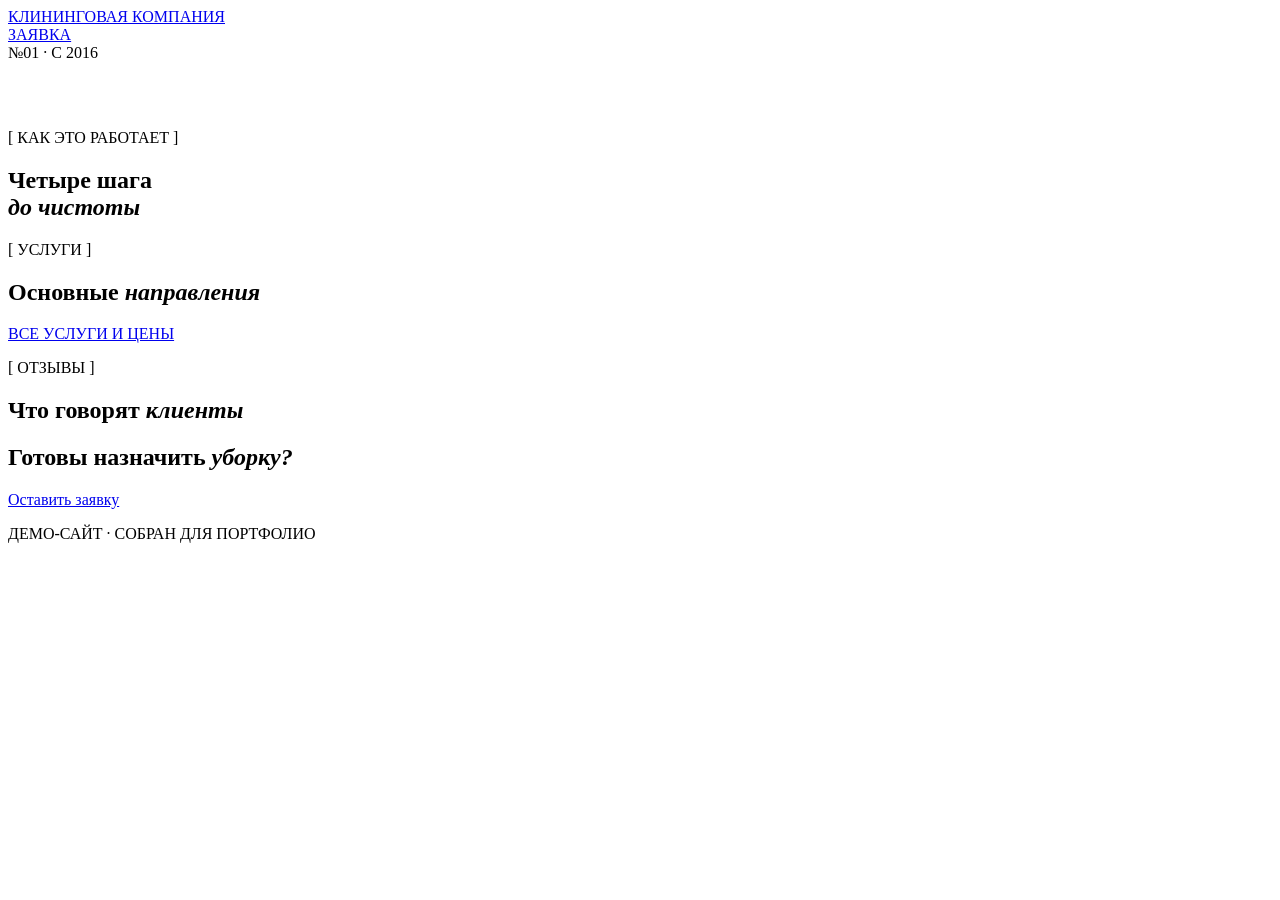
==== index.html @ 6851c492 "Разметка пяти страниц с общей навигацией" ====
<meta charset="UTF-8" />
<meta name="viewport" content="width=device-width, initial-scale=1.0" />
<title>ЧИСТОВИК — клининговая компания, уборка по чек-листу</title>
<meta name="description" content="Клининговая компания в Москве. Уборка по чек-листу, фотоотчёт, своя бригада." />
<link rel="preconnect" href="https://fonts.googleapis.com" />
<link rel="preconnect" href="https://fonts.gstatic.com" crossorigin />
<link href="https://fonts.googleapis.com/css2?family=Unbounded:wght@500;600;700;800&family=Golos+Text:wght@400;500;600&family=JetBrains+Mono:wght@400;700&display=swap" rel="stylesheet" />
<link rel="preconnect" href="https://images.unsplash.com" />
<link rel="stylesheet" href="styles.css" />

<body data-page="home">
  <header class="bar">
    <a href="index.html" class="bar__brand"><span data-brand></span><span>КЛИНИНГОВАЯ КОМПАНИЯ</span></a>
    <nav class="bar__nav" data-nav></nav>
    <div class="bar__right">
      <a class="bar__phone" data-phone href="tel:"></a>
      <a href="contacts.html" class="btn">ЗАЯВКА</a>
    </div>
  </header>

  <section class="hero">
    <div class="hero__meta">
      <span data-hero-label></span>
      <span>№01 · С 2016</span>
    </div>
    <div class="hero__grid">
      <div>
        <h1 class="hero__title"><span data-hero-title></span> <em data-hero-accent></em><br /><span data-hero-tail></span></h1>
        <p class="lede" data-hero-lead style="margin-top: 1.2rem"></p>
        <div class="hero__foot">
          <a href="contacts.html" class="btn" data-hero-cta></a>
          <span class="hero__note" data-hero-cta-sub></span>
        </div>
      </div>
      <div>
        <div class="ba" data-hero-ba data-ba></div>
        <p class="ba__cap" data-hero-ba-cap></p>
      </div>
    </div>
  </section>

  <section class="section">
    <div class="section__head">
      <div><p class="tag">[ КАК ЭТО РАБОТАЕТ ]</p><h2 class="head">Четыре шага<br /><em>до чистоты</em></h2></div>
    </div>
    <div class="process__list" data-process></div>
  </section>

  <section class="section" id="services">
    <div class="section__head">
      <div><p class="tag">[ УСЛУГИ ]</p><h2 class="head">Основные <em>направления</em></h2></div>
      <a href="services.html" class="btn btn--ghost">ВСЕ УСЛУГИ И ЦЕНЫ</a>
    </div>
    <div class="services__grid" data-services-preview></div>
  </section>

  <section class="section">
    <div class="section__head">
      <div><p class="tag">[ ОТЗЫВЫ ]</p><h2 class="head">Что говорят <em>клиенты</em></h2></div>
    </div>
    <div class="reviews__grid" data-reviews></div>
  </section>

  <section class="section">
    <div class="cta-band">
      <h2 class="head">Готовы назначить <em>уборку?</em></h2>
      <a href="contacts.html" class="btn">Оставить заявку</a>
    </div>
  </section>

  <footer class="footer">
    <div class="footer__row">
      <div class="footer__brand" data-brand></div>
      <ul class="footer__contacts" data-footer-contacts></ul>
    </div>
    <p class="footer__muted">ДЕМО-САЙТ · СОБРАН ДЛЯ ПОРТФОЛИО</p>
  </footer>
  <script type="module" src="main.js"></script>
</body>
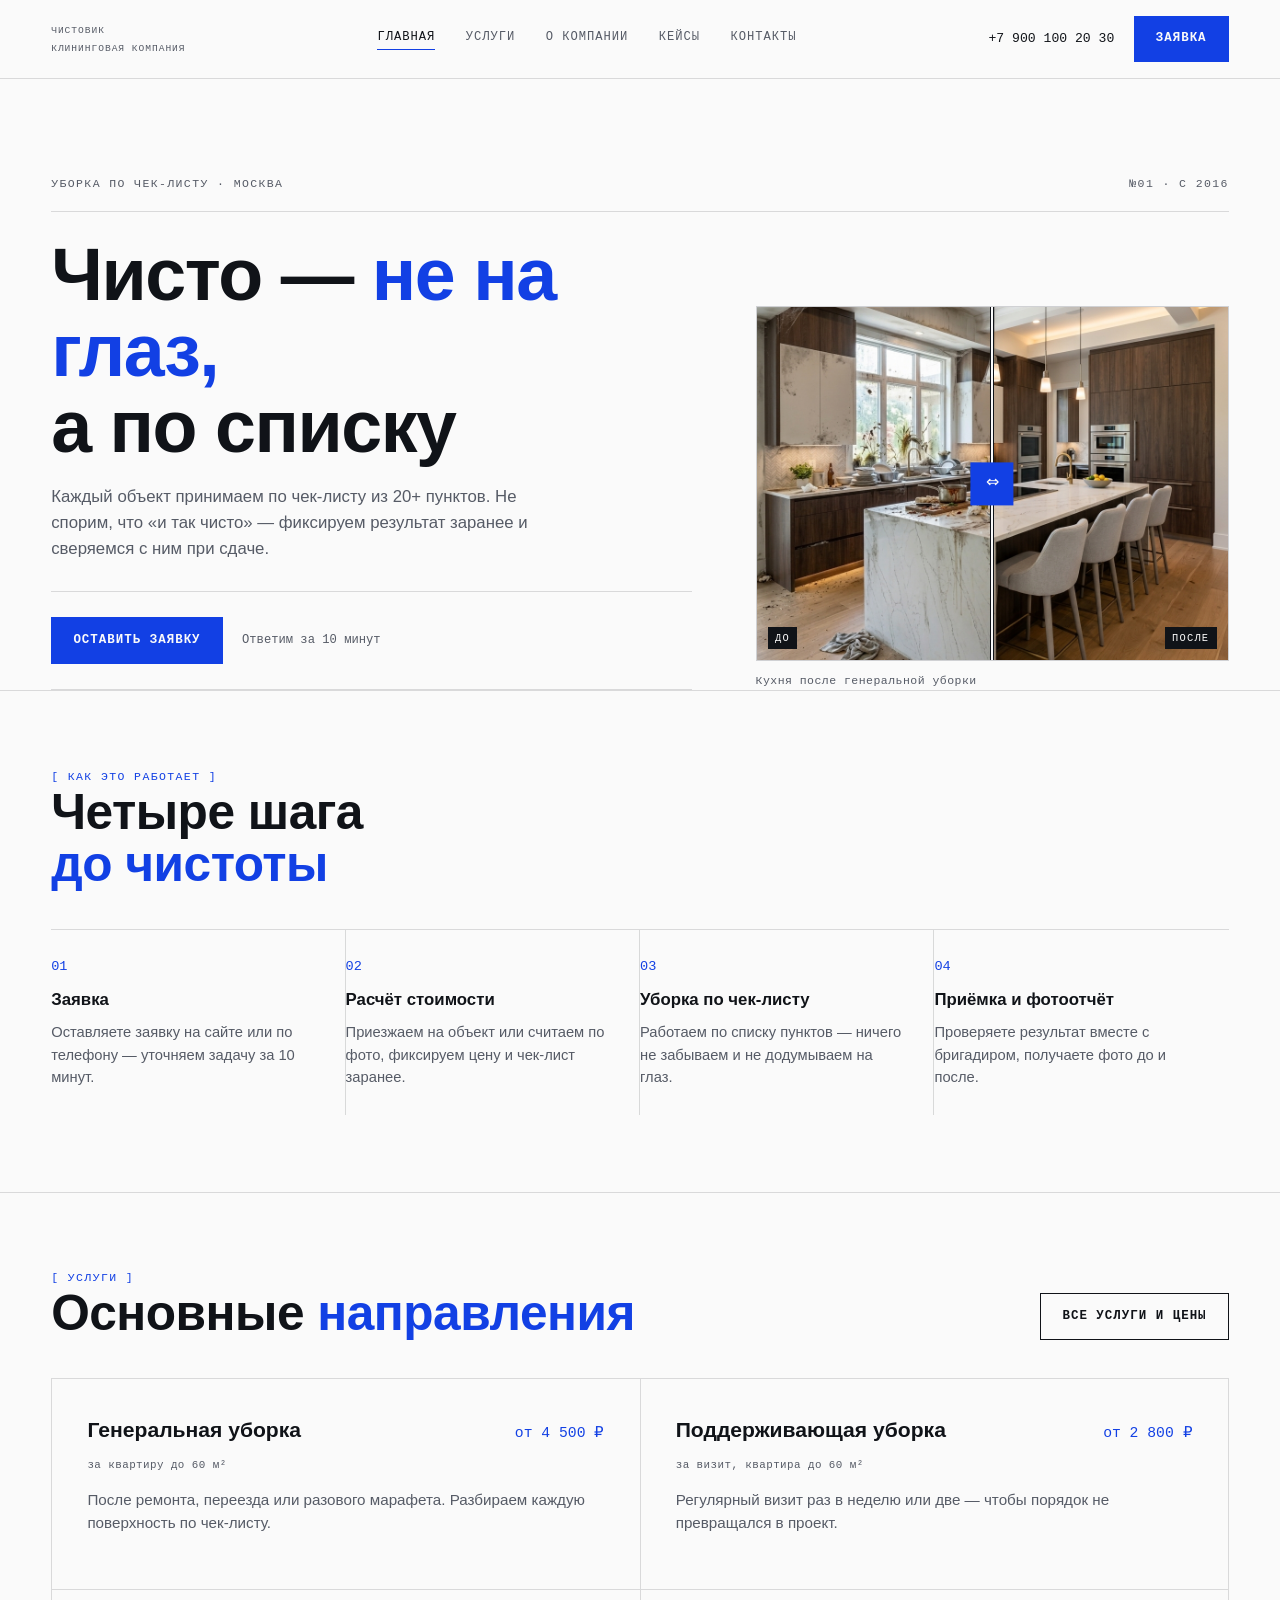
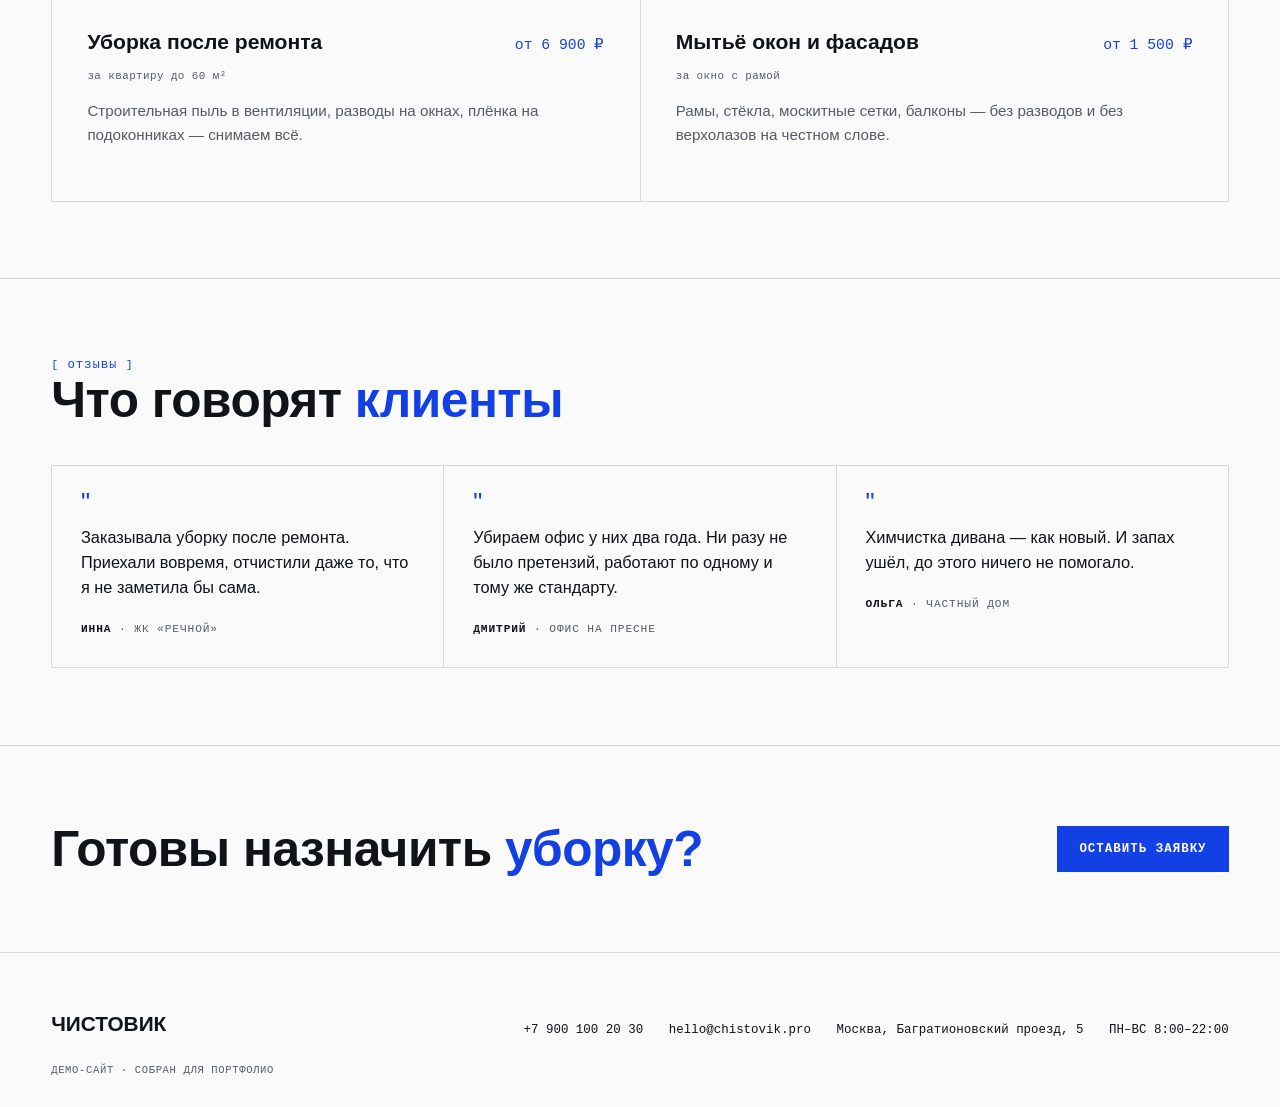
==== commit 58038aea: "Update before/after images and fix slider lazy loading" ====
--- a/index.html
+++ b/index.html
@@ -75,5 +75,5 @@
     </div>
     <p class="footer__muted">ДЕМО-САЙТ · СОБРАН ДЛЯ ПОРТФОЛИО</p>
   </footer>
-  <script type="module" src="main.js"></script>
+  <script type="module" src="main.js?v=2"></script>
 </body>
--- a/styles.css
+++ b/styles.css
@@ -0,0 +1,259 @@
+:root {
+  --paper: #fafafa;
+  --paper-2: #f0f1f3;
+  --ink: #101318;
+  --ink-soft: #565b66;
+  --blue: #1240e4;
+  --blue-deep: #0d2fae;
+  --green: #00a63e;
+  --line: rgba(16, 19, 24, 0.14);
+  --line-2: rgba(16, 19, 24, 0.08);
+  --pad: clamp(1.1rem, 4vw, 3.2rem);
+  --display: "Unbounded", sans-serif;
+  --body: "Golos Text", sans-serif;
+  --mono: "JetBrains Mono", ui-monospace, monospace;
+}
+
+* { margin: 0; padding: 0; box-sizing: border-box; border-radius: 0; }
+html { scroll-behavior: smooth; -webkit-text-size-adjust: 100%; }
+body {
+  font-family: var(--body);
+  background: var(--paper);
+  color: var(--ink);
+  font-size: 17px;
+  line-height: 1.55;
+  overflow-x: hidden;
+  -webkit-font-smoothing: antialiased;
+}
+img { display: block; max-width: 100%; }
+a { color: inherit; text-decoration: none; }
+::selection { background: var(--blue); color: var(--paper); }
+
+.tag {
+  font-family: var(--mono);
+  font-size: 0.72rem;
+  letter-spacing: 0.12em;
+  color: var(--blue);
+  text-transform: uppercase;
+}
+.head {
+  font-family: var(--display);
+  font-weight: 600;
+  font-size: clamp(1.9rem, 4.4vw, 3.1rem);
+  line-height: 1.06;
+  letter-spacing: -0.01em;
+}
+.head em { font-style: normal; color: var(--blue); }
+.lede { font-size: 1.05rem; color: var(--ink-soft); max-width: 56ch; }
+
+.btn {
+  display: inline-block;
+  font-family: var(--mono);
+  font-size: 0.78rem;
+  font-weight: 700;
+  letter-spacing: 0.08em;
+  text-transform: uppercase;
+  padding: 1em 1.7em;
+  background: var(--blue);
+  color: var(--paper);
+  border: 1px solid var(--blue);
+  cursor: pointer;
+  transition: background 0.2s, color 0.2s, border-color 0.2s;
+}
+.btn:hover { background: var(--blue-deep); border-color: var(--blue-deep); }
+.btn--ghost { background: transparent; color: var(--ink); border-color: var(--ink); }
+.btn--ghost:hover { background: var(--ink); color: var(--paper); border-color: var(--ink); }
+.btn--block { display: block; width: 100%; text-align: center; }
+
+/* BAR */
+.bar {
+  position: sticky;
+  top: 0;
+  z-index: 50;
+  display: flex;
+  align-items: center;
+  justify-content: space-between;
+  gap: 1rem;
+  padding: 1rem var(--pad);
+  background: var(--paper);
+  border-bottom: 1px solid var(--line);
+}
+.bar__brand { font-family: var(--display); font-weight: 700; font-size: 1.05rem; letter-spacing: -0.01em; }
+.bar__brand span { display: block; font-family: var(--mono); font-weight: 400; font-size: 0.6rem; letter-spacing: 0.1em; color: var(--ink-soft); margin-top: 0.15rem; }
+.bar__nav { display: flex; gap: clamp(0.9rem, 2.4vw, 1.9rem); font-family: var(--mono); font-size: 0.76rem; letter-spacing: 0.08em; }
+.bar__nav a { color: var(--ink-soft); transition: color 0.2s; padding-bottom: 2px; border-bottom: 1px solid transparent; }
+.bar__nav a:hover { color: var(--ink); }
+.bar__nav a.is-active { color: var(--ink); border-bottom-color: var(--blue); }
+.bar__right { display: flex; align-items: center; gap: 1.2rem; }
+.bar__phone { font-family: var(--mono); font-size: 0.82rem; white-space: nowrap; }
+
+/* HERO */
+.hero { padding: clamp(3rem, 8vw, 6rem) var(--pad) 0; }
+.hero__meta {
+  display: flex; justify-content: space-between; font-family: var(--mono);
+  font-size: 0.72rem; letter-spacing: 0.12em; color: var(--ink-soft);
+  padding-bottom: 1.1rem; border-bottom: 1px solid var(--line); margin-bottom: 1.6rem;
+}
+.hero__grid { display: grid; grid-template-columns: 1.15fr 0.85fr; gap: clamp(2rem, 5vw, 4rem); align-items: end; }
+.hero__title {
+  font-family: var(--display); font-weight: 700;
+  font-size: clamp(2.4rem, 6vw, 4.6rem); line-height: 1.03; letter-spacing: -0.02em;
+}
+.hero__title em { font-style: normal; color: var(--blue); }
+.hero__side { display: flex; flex-direction: column; gap: 1.6rem; padding-bottom: 0.4rem; }
+.hero__foot { display: flex; align-items: center; gap: 1.2rem; flex-wrap: wrap; margin-top: 1.8rem; padding: 1.6rem 0; border-top: 1px solid var(--line); border-bottom: 1px solid var(--line); }
+.hero__note { font-family: var(--mono); font-size: 0.76rem; color: var(--ink-soft); }
+
+/* BEFORE/AFTER SLIDER */
+.ba {
+  position: relative;
+  aspect-ratio: 4 / 3;
+  overflow: hidden;
+  cursor: ew-resize;
+  -webkit-user-select: none;
+  user-select: none;
+  touch-action: none;
+  background: var(--paper-2);
+  border: 1px solid var(--line);
+}
+.ba img { position: absolute; inset: 0; width: 100%; height: 100%; object-fit: cover; pointer-events: none; }
+.ba__before { clip-path: inset(0 calc(100% - var(--pos, 50%)) 0 0); }
+.ba__handle {
+  position: absolute; top: 0; bottom: 0; left: var(--pos, 50%);
+  width: 2px; background: var(--paper); transform: translateX(-50%);
+  box-shadow: 0 0 0 1px var(--ink);
+}
+.ba__handle::after {
+  content: "⇔"; position: absolute; top: 50%; left: 50%; transform: translate(-50%, -50%);
+  width: 2.7rem; height: 2.7rem; background: var(--blue); color: var(--paper);
+  display: flex; align-items: center; justify-content: center; font-family: var(--mono); font-size: 1rem;
+}
+.ba__tag {
+  position: absolute; bottom: 0.7rem; font-family: var(--mono); font-size: 0.65rem;
+  letter-spacing: 0.12em; background: var(--ink); color: var(--paper); padding: 0.3em 0.7em;
+}
+.ba__tag--before { left: 0.7rem; }
+.ba__tag--after { right: 0.7rem; }
+.ba__cap { margin-top: 0.7rem; font-family: var(--mono); font-size: 0.72rem; color: var(--ink-soft); letter-spacing: 0.04em; }
+
+/* SECTION shared */
+.section { padding: clamp(2.6rem, 6vw, 5rem) var(--pad); border-top: 1px solid var(--line); }
+.section__head { display: flex; justify-content: space-between; align-items: flex-end; gap: 1.5rem; flex-wrap: wrap; margin-bottom: 2.4rem; }
+
+/* PROCESS */
+.process__list { display: grid; grid-template-columns: repeat(4, 1fr); border-top: 1px solid var(--line); }
+.process__item { padding: 1.6rem 1.6rem 1.6rem 0; border-right: 1px solid var(--line); }
+.process__item:last-child { border-right: none; }
+.process__n { font-family: var(--mono); font-size: 0.85rem; color: var(--blue); }
+.process__item h3 { font-family: var(--display); font-weight: 600; font-size: 1.05rem; margin: 0.6rem 0 0.5rem; }
+.process__item p { font-size: 0.92rem; color: var(--ink-soft); }
+
+/* SERVICES */
+.services__grid { display: grid; grid-template-columns: repeat(2, 1fr); border-top: 1px solid var(--line); border-left: 1px solid var(--line); }
+.service {
+  padding: clamp(1.6rem, 3vw, 2.2rem); border-right: 1px solid var(--line); border-bottom: 1px solid var(--line);
+  display: flex; flex-direction: column;
+}
+.service__top { display: flex; justify-content: space-between; align-items: baseline; gap: 1rem; margin-bottom: 0.6rem; }
+.service__name { font-family: var(--display); font-weight: 600; font-size: 1.32rem; min-width: 0; flex: 1 1 auto; overflow-wrap: break-word; }
+.service__price { font-family: var(--mono); font-size: 0.92rem; color: var(--blue); white-space: nowrap; flex: 0 0 auto; }
+.service__unit { font-family: var(--mono); font-size: 0.68rem; color: var(--ink-soft); letter-spacing: 0.04em; margin-bottom: 0.9rem; }
+.service__text { color: var(--ink-soft); font-size: 0.95rem; margin-bottom: 1.2rem; }
+.checklist { list-style: none; display: flex; flex-direction: column; gap: 0.5rem; margin-top: auto; }
+.checklist li { position: relative; padding-left: 1.5rem; font-size: 0.88rem; }
+.checklist li::before {
+  content: "✓"; position: absolute; left: 0; top: -0.02em; color: var(--green); font-weight: 700; font-family: var(--mono);
+}
+
+/* STATS */
+.stats { display: grid; grid-template-columns: repeat(4, 1fr); border-top: 1px solid var(--line); }
+.stats div { padding: 1.8rem 1.6rem 1.8rem 0; border-right: 1px solid var(--line); }
+.stats div:last-child { border-right: none; }
+.stat__n { font-family: var(--display); font-weight: 700; font-size: clamp(1.8rem, 3.4vw, 2.5rem); color: var(--blue); }
+.stat__label { font-family: var(--mono); font-size: 0.68rem; letter-spacing: 0.08em; color: var(--ink-soft); margin-top: 0.4rem; }
+
+/* VALUES */
+.values__list { border-top: 1px solid var(--line); }
+.value { display: grid; grid-template-columns: 4rem 1fr; gap: 1.4rem; padding: 1.7rem 0; border-bottom: 1px solid var(--line); }
+.value__n { font-family: var(--mono); font-size: 0.9rem; color: var(--blue); }
+.value h3 { font-family: var(--display); font-weight: 600; font-size: 1.15rem; margin-bottom: 0.4rem; }
+.value p { color: var(--ink-soft); max-width: 62ch; }
+
+/* TEAM */
+.team__grid { display: grid; grid-template-columns: repeat(3, 1fr); border-top: 1px solid var(--line); border-left: 1px solid var(--line); }
+.team__card { padding: 1.6rem; border-right: 1px solid var(--line); border-bottom: 1px solid var(--line); }
+.team__card b { font-family: var(--display); font-weight: 600; display: block; font-size: 1.05rem; margin-bottom: 0.3rem; }
+.team__card span { font-family: var(--mono); font-size: 0.68rem; letter-spacing: 0.08em; color: var(--ink-soft); }
+
+/* CASES */
+.cases__grid { display: grid; grid-template-columns: repeat(2, 1fr); gap: clamp(1.2rem, 2.5vw, 2rem); }
+
+/* REVIEWS */
+.reviews__grid { display: grid; grid-template-columns: repeat(3, 1fr); border-top: 1px solid var(--line); border-left: 1px solid var(--line); }
+.review { padding: 1.8rem; border-right: 1px solid var(--line); border-bottom: 1px solid var(--line); }
+.review__q { font-family: var(--display); color: var(--blue); font-size: 1.6rem; line-height: 0.6; }
+.review__text { font-size: 1.02rem; margin: 0.9rem 0 1.3rem; }
+.review__by { font-family: var(--mono); font-size: 0.7rem; letter-spacing: 0.08em; color: var(--ink-soft); }
+.review__by b { color: var(--ink); }
+
+/* CONTACTS / FORM */
+.contact { display: grid; grid-template-columns: 1fr 1fr; border-top: 1px solid var(--line); }
+.contact__side { padding: clamp(2rem, 4vw, 3.2rem) var(--pad) clamp(2rem, 4vw, 3.2rem) 0; border-right: 1px solid var(--line); }
+.contact__list { list-style: none; margin-top: 1.6rem; display: flex; flex-direction: column; gap: 1.1rem; }
+.contact__list dt { font-family: var(--mono); font-size: 0.66rem; letter-spacing: 0.1em; color: var(--ink-soft); margin-bottom: 0.25rem; }
+.contact__list dd { font-family: var(--display); font-weight: 500; font-size: 1.05rem; }
+.contact__map {
+  margin-top: 1.8rem; aspect-ratio: 16/10; border: 1px solid var(--line); background: var(--paper-2);
+  display: flex; align-items: center; justify-content: center; font-family: var(--mono); font-size: 0.76rem; color: var(--ink-soft); text-align: center; padding: 1rem;
+}
+.form { padding: clamp(2rem, 4vw, 3.2rem) 0 clamp(2rem, 4vw, 3.2rem) var(--pad); display: flex; flex-direction: column; gap: 1.3rem; }
+.field { display: flex; flex-direction: column; gap: 0.45rem; }
+.field > span { font-family: var(--mono); font-size: 0.66rem; letter-spacing: 0.1em; color: var(--ink-soft); }
+.field input, .field select, .field textarea {
+  font-family: var(--body); font-size: 1rem; padding: 0.65em 0; border: none; border-bottom: 1px solid var(--ink);
+  background: transparent; color: var(--ink); resize: vertical;
+}
+.field input:focus, .field select:focus, .field textarea:focus { outline: none; border-bottom-color: var(--blue); }
+.field-row { display: grid; grid-template-columns: 1fr 1fr; gap: 1.3rem; }
+.form__status { font-family: var(--mono); font-size: 0.8rem; min-height: 1.2em; }
+.form__status.is-ok { color: var(--blue); }
+.form__status.is-err { color: #b3261e; }
+.form__fine { font-family: var(--mono); font-size: 0.64rem; letter-spacing: 0.02em; color: var(--ink-soft); line-height: 1.5; }
+
+/* FOOTER */
+.footer { padding: clamp(2rem, 5vw, 3.4rem) var(--pad) 1.8rem; border-top: 1px solid var(--line); }
+.footer__row { display: flex; justify-content: space-between; align-items: flex-end; gap: 1.5rem; flex-wrap: wrap; }
+.footer__brand { font-family: var(--display); font-weight: 700; font-size: 1.3rem; }
+.footer__contacts { list-style: none; display: flex; gap: 1.6rem; flex-wrap: wrap; font-family: var(--mono); font-size: 0.78rem; }
+.footer__contacts a:hover { color: var(--blue); }
+.footer__muted { font-family: var(--mono); font-size: 0.66rem; color: var(--ink-soft); letter-spacing: 0.06em; margin-top: 1.4rem; }
+
+/* RESPONSIVE */
+@media (max-width: 900px) {
+  .hero__grid, .contact { grid-template-columns: 1fr; }
+  .contact__side { border-right: none; border-bottom: 1px solid var(--line); padding-right: var(--pad); }
+  .form { padding-left: var(--pad); }
+  .process__list, .stats { grid-template-columns: repeat(2, 1fr); }
+  .process__item:nth-child(2), .stats div:nth-child(2) { border-right: none; }
+  .process__item, .stats div { border-bottom: 1px solid var(--line); }
+  .services__grid, .team__grid, .reviews__grid { grid-template-columns: 1fr; }
+  .cases__grid { grid-template-columns: 1fr; }
+}
+@media (max-width: 620px) {
+  .bar__nav { display: none; }
+  .bar__phone { display: none; }
+  .field-row { grid-template-columns: 1fr; }
+  .process__list, .stats { grid-template-columns: 1fr; }
+  .process__item, .stats div { border-right: none; }
+}
+@media (prefers-reduced-motion: reduce) {
+  * { animation-duration: 0.001ms !important; transition-duration: 0.001ms !important; }
+}
+
+/* utility */
+.cta-band { display: flex; justify-content: space-between; align-items: center; flex-wrap: wrap; gap: 1.5rem; }
+
+/* защита от переполнения: grid/flex-элементы по умолчанию не сжимаются ниже контента */
+.service, .process__item, .stats > div, .team__card, .review, .service__top {
+  min-width: 0;
+}
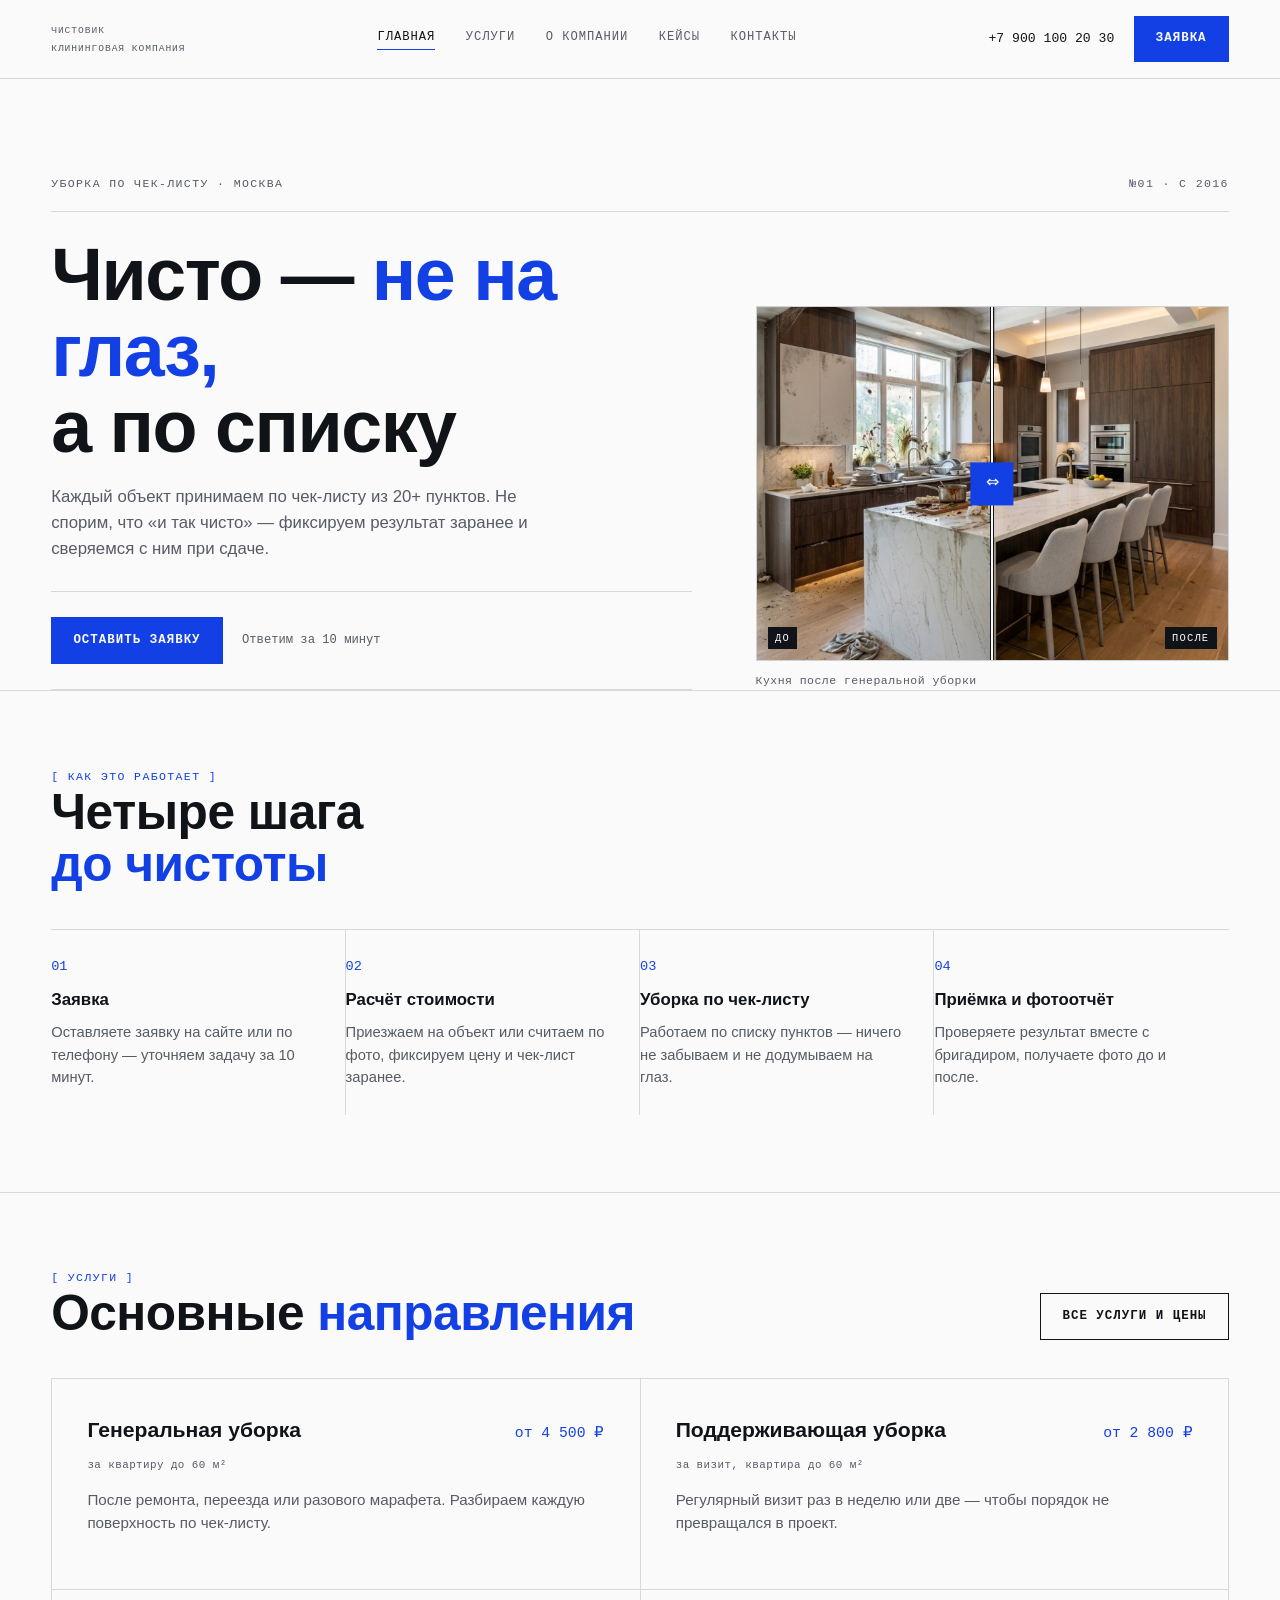
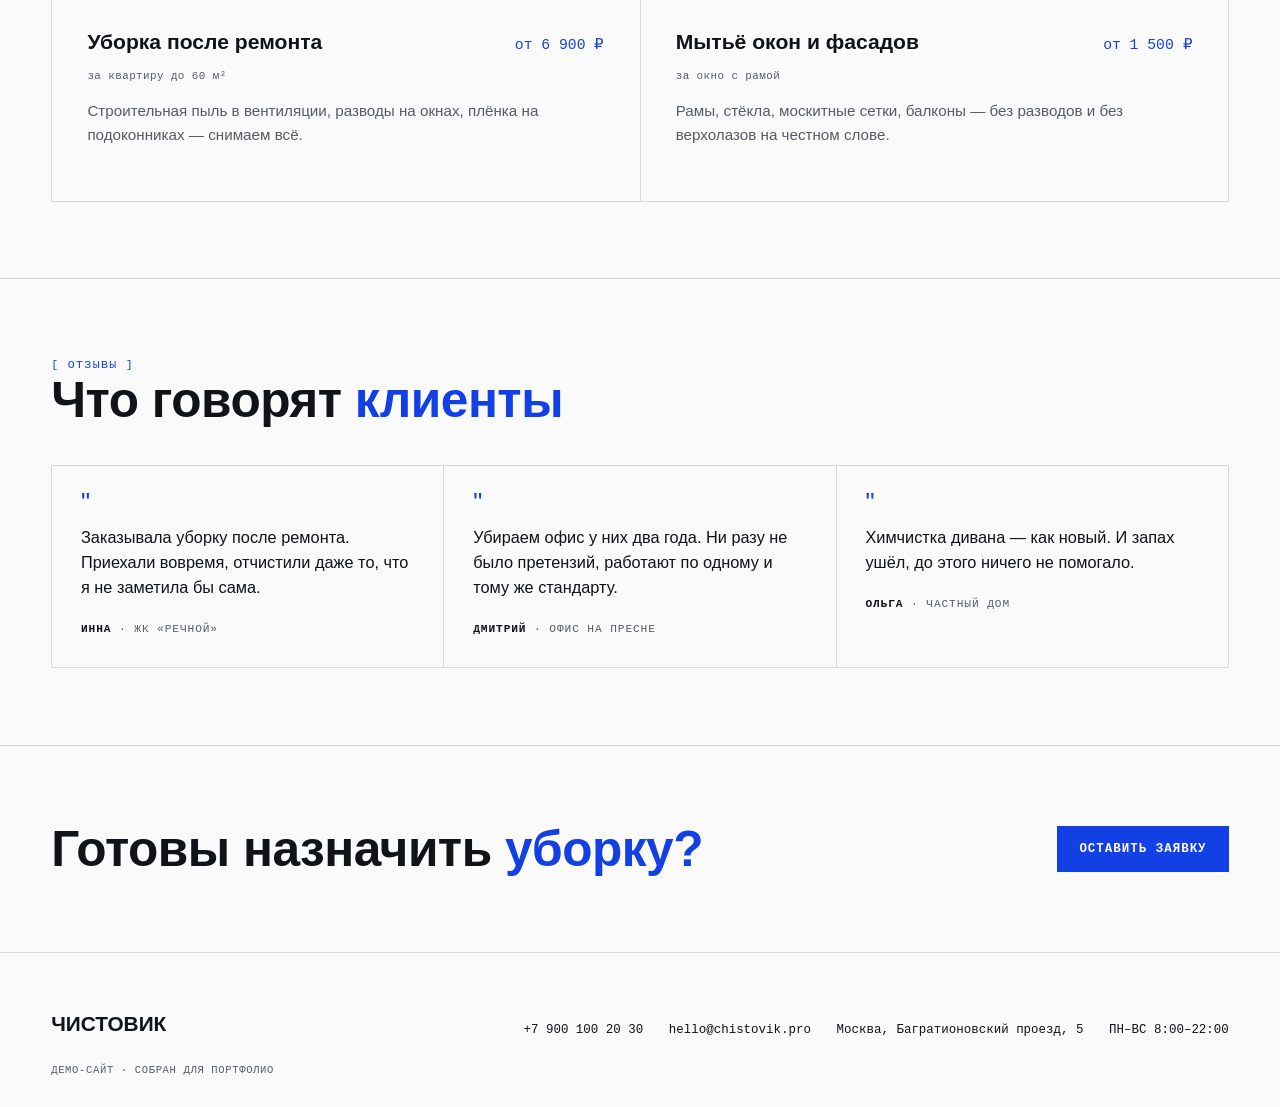
==== commit 3c8c3e69: "Общая шапка и подвал из конфига, ленивая загрузка фото" ====
--- a/index.html
+++ b/index.html
@@ -9,14 +9,7 @@
 <link rel="stylesheet" href="styles.css" />
 
 <body data-page="home">
-  <header class="bar">
-    <a href="index.html" class="bar__brand"><span data-brand></span><span>КЛИНИНГОВАЯ КОМПАНИЯ</span></a>
-    <nav class="bar__nav" data-nav></nav>
-    <div class="bar__right">
-      <a class="bar__phone" data-phone href="tel:"></a>
-      <a href="contacts.html" class="btn">ЗАЯВКА</a>
-    </div>
-  </header>
+  <header class="bar" data-bar></header>
 
   <section class="hero">
     <div class="hero__meta">
@@ -68,12 +61,6 @@
     </div>
   </section>
 
-  <footer class="footer">
-    <div class="footer__row">
-      <div class="footer__brand" data-brand></div>
-      <ul class="footer__contacts" data-footer-contacts></ul>
-    </div>
-    <p class="footer__muted">ДЕМО-САЙТ · СОБРАН ДЛЯ ПОРТФОЛИО</p>
-  </footer>
+  <footer class="footer" data-footer></footer>
   <script type="module" src="main.js?v=2"></script>
 </body>
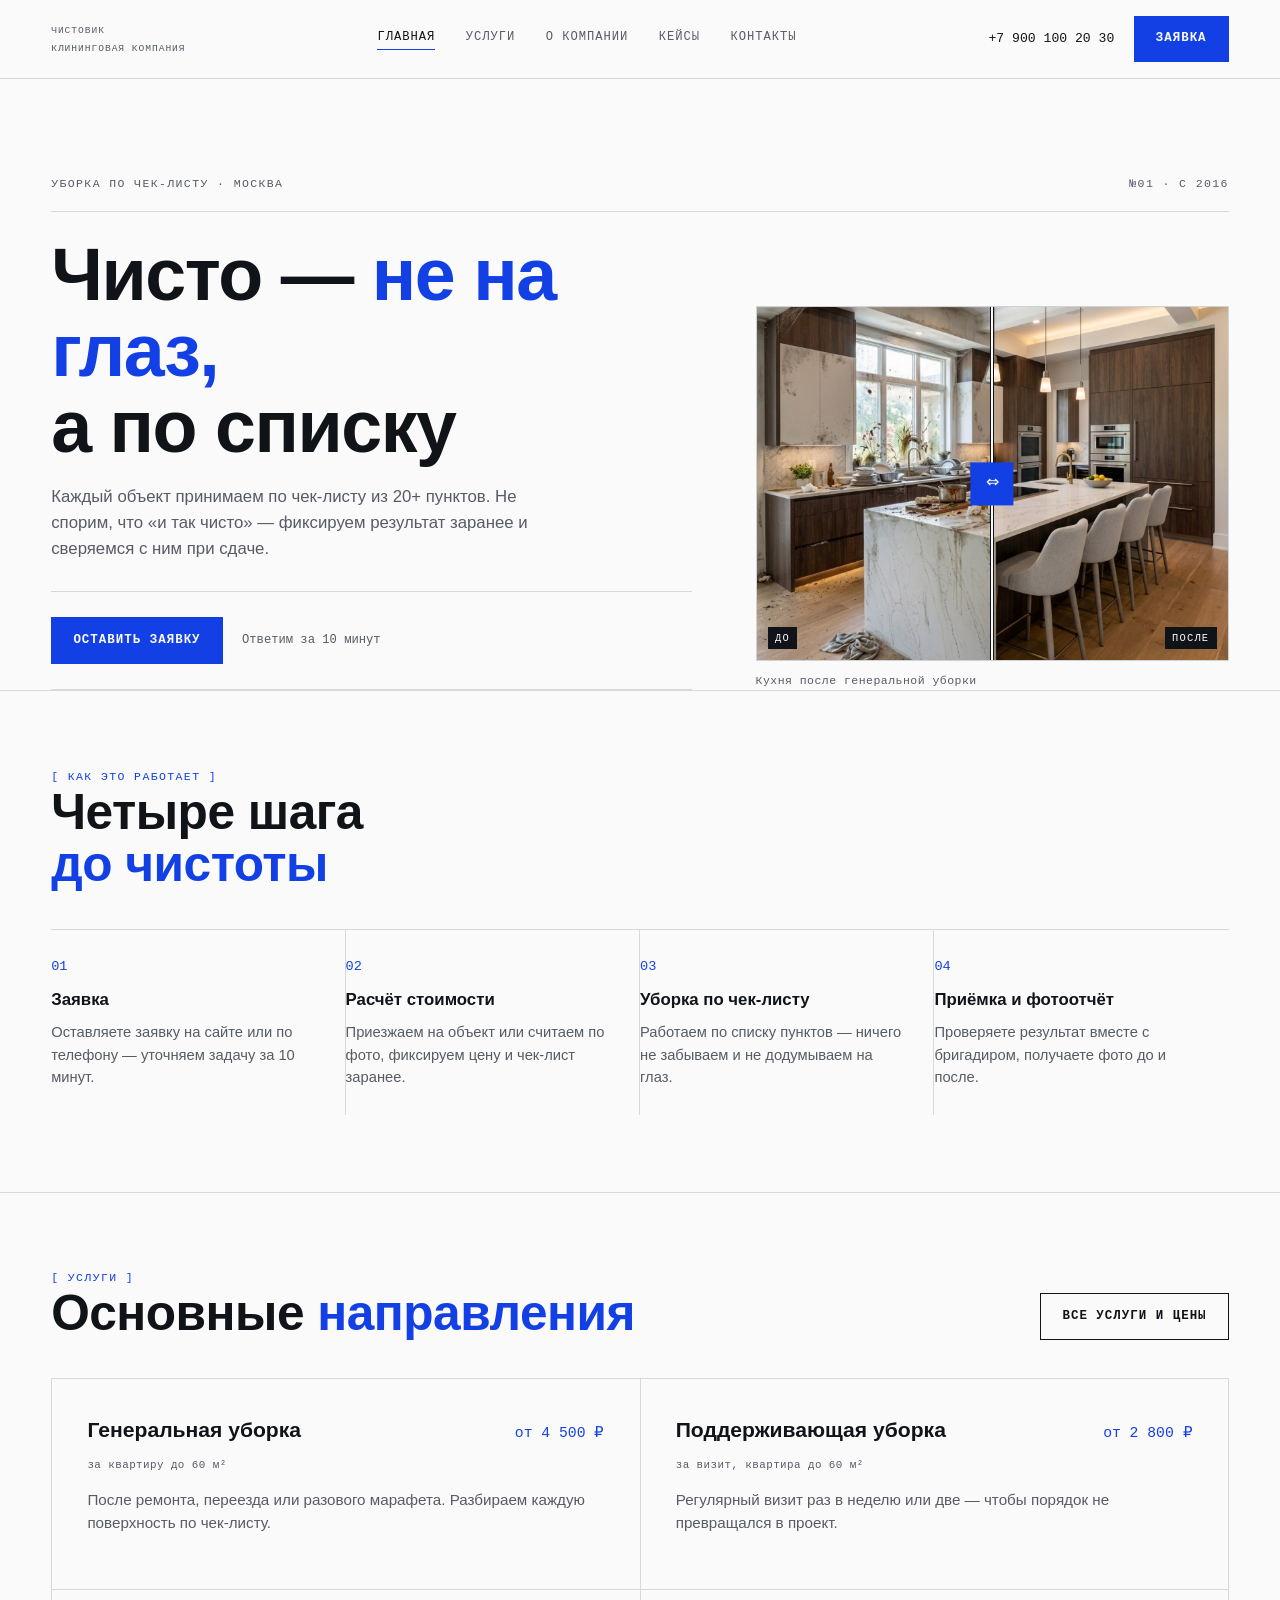
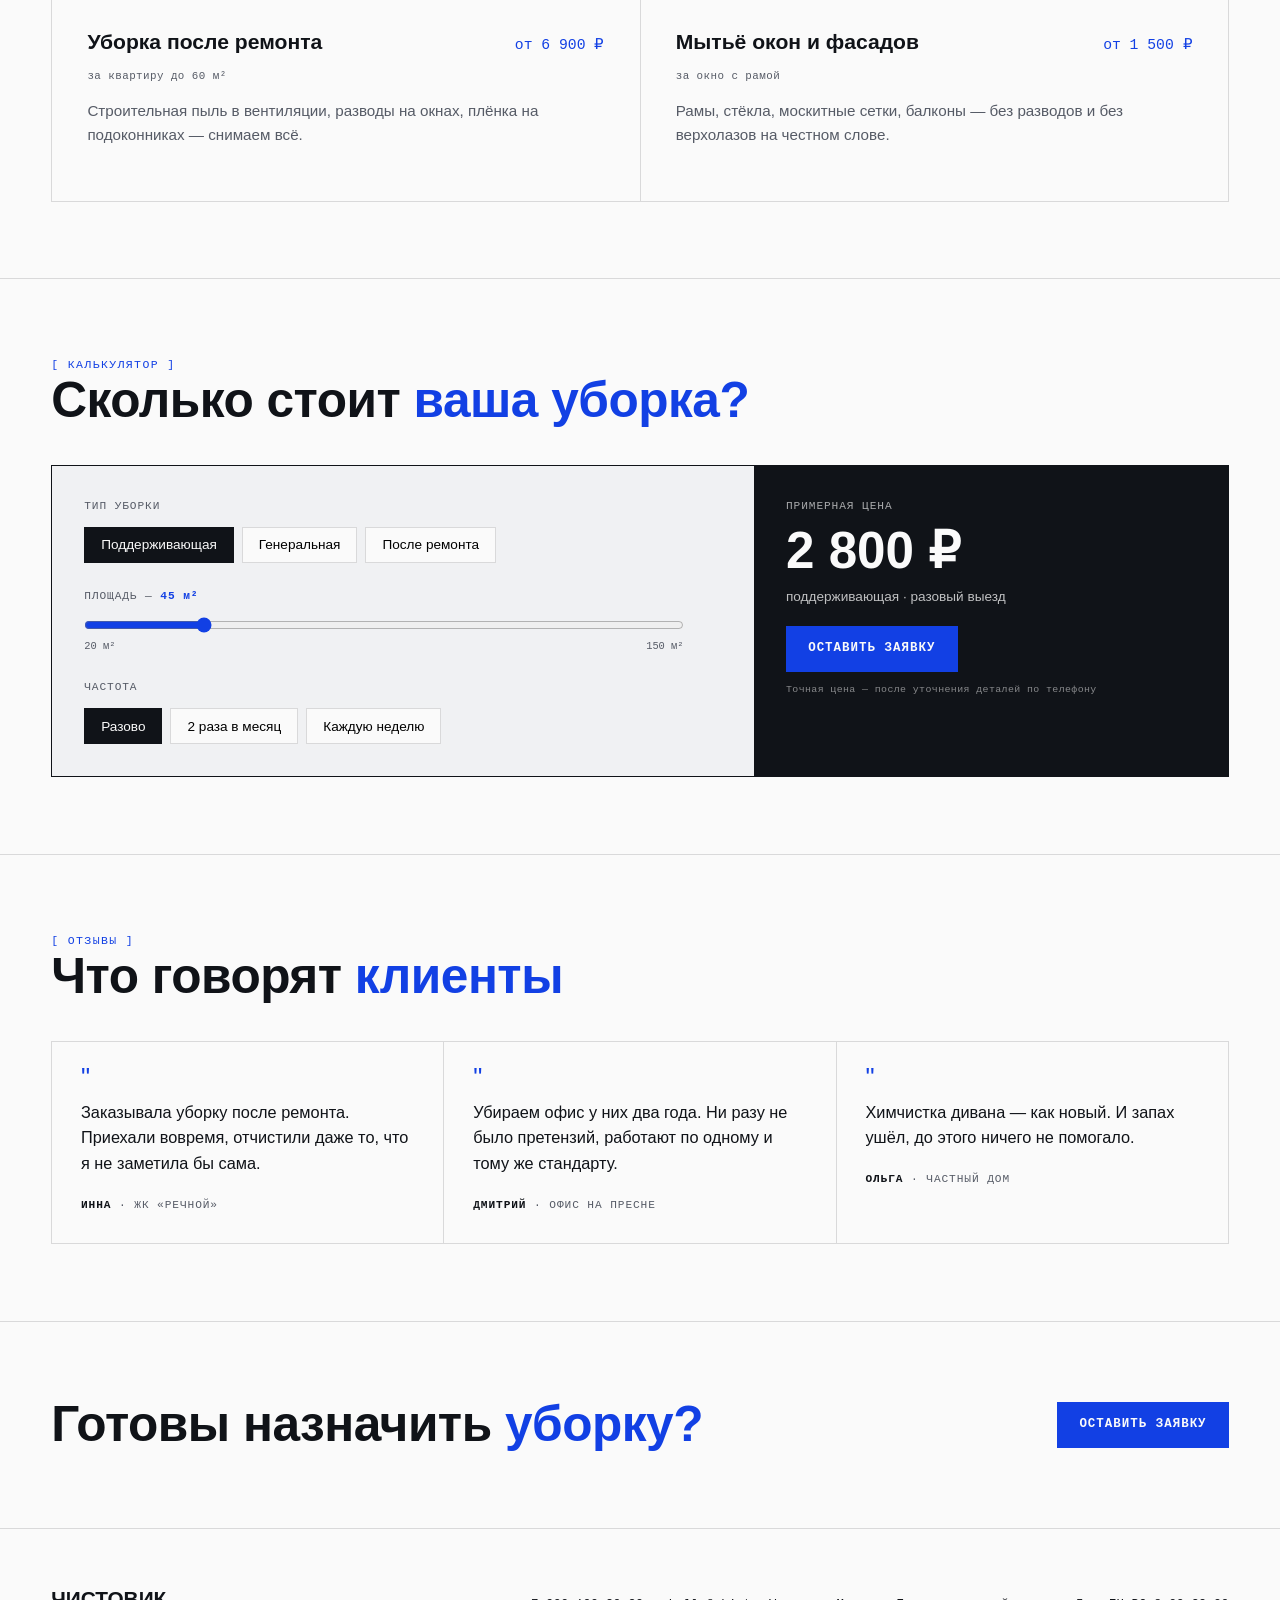
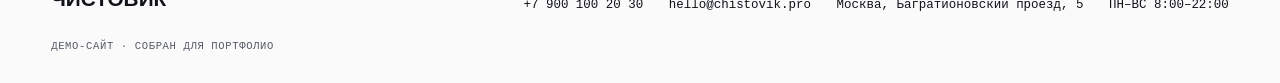
==== commit fba05ee5: "Add price calculator on the home page Cleaning type, area slider and frequency produce an estimate, " ====
--- a/index.html
+++ b/index.html
@@ -47,6 +47,36 @@
     <div class="services__grid" data-services-preview></div>
   </section>
 
+  <section class="section" id="calc">
+    <div class="section__head">
+      <div><p class="tag">[ КАЛЬКУЛЯТОР ]</p><h2 class="head">Сколько стоит <em>ваша уборка?</em></h2></div>
+    </div>
+    <div class="calc">
+      <div class="calc__controls">
+        <div class="calc__group">
+          <span class="calc__lbl">ТИП УБОРКИ</span>
+          <div class="calc__opts" data-calc-type></div>
+        </div>
+        <div class="calc__group">
+          <span class="calc__lbl">ПЛОЩАДЬ — <b data-calc-area-lbl>45 м²</b></span>
+          <input type="range" min="20" max="150" step="5" value="45" data-calc-area aria-label="Площадь, м²" />
+          <div class="calc__scale"><span>20 м²</span><span>150 м²</span></div>
+        </div>
+        <div class="calc__group">
+          <span class="calc__lbl">ЧАСТОТА</span>
+          <div class="calc__opts" data-calc-freq></div>
+        </div>
+      </div>
+      <aside class="calc__out">
+        <span class="calc__out-lbl">ПРИМЕРНАЯ ЦЕНА</span>
+        <b class="calc__price" data-calc-price></b>
+        <span class="calc__note" data-calc-note></span>
+        <a href="contacts.html" class="btn">Оставить заявку</a>
+        <span class="calc__fine">Точная цена — после уточнения деталей по телефону</span>
+      </aside>
+    </div>
+  </section>
+
   <section class="section">
     <div class="section__head">
       <div><p class="tag">[ ОТЗЫВЫ ]</p><h2 class="head">Что говорят <em>клиенты</em></h2></div>
--- a/styles.css
+++ b/styles.css
@@ -257,3 +257,37 @@
 .service, .process__item, .stats > div, .team__card, .review, .service__top {
   min-width: 0;
 }
+
+/* ===== калькулятор ===== */
+.calc {
+  display: grid;
+  grid-template-columns: 1.4fr 1fr;
+  gap: clamp(1.2rem, 3vw, 2.4rem);
+  border: 1px solid var(--ink);
+  background: var(--paper-2);
+}
+.calc__controls { padding: clamp(1.2rem, 3vw, 2rem); display: flex; flex-direction: column; gap: 1.6rem; }
+.calc__lbl { font-family: var(--mono); font-size: .7rem; letter-spacing: .08em; display: block; margin-bottom: .7rem; color: var(--ink-soft); }
+.calc__lbl b { color: var(--blue); }
+.calc__opts { display: flex; flex-wrap: wrap; gap: .5rem; }
+.calc__opt {
+  font-family: var(--body); font-size: .85rem; font-weight: 500;
+  background: var(--paper); border: 1px solid var(--line);
+  padding: .6rem 1rem; cursor: pointer;
+  transition: border-color .2s, background .2s, color .2s;
+}
+.calc__opt:hover { border-color: var(--ink); }
+.calc__opt.is-on { background: var(--ink); color: var(--paper); border-color: var(--ink); }
+.calc input[type="range"] { width: 100%; accent-color: var(--blue); }
+.calc__scale { display: flex; justify-content: space-between; font-family: var(--mono); font-size: .65rem; color: var(--ink-soft); margin-top: .3rem; }
+.calc__out {
+  background: var(--ink); color: var(--paper);
+  padding: clamp(1.2rem, 3vw, 2rem);
+  display: flex; flex-direction: column; align-items: flex-start; gap: .6rem;
+}
+.calc__out-lbl { font-family: var(--mono); font-size: .7rem; letter-spacing: .08em; opacity: .65; }
+.calc__price { font-family: var(--display); font-size: clamp(2rem, 5vw, 3.2rem); font-weight: 700; line-height: 1; }
+.calc__note { font-size: .85rem; opacity: .75; min-height: 1.2em; }
+.calc__out .btn { margin-top: .6rem; background: var(--blue); border-color: var(--blue); }
+.calc__fine { font-family: var(--mono); font-size: .62rem; letter-spacing: .04em; opacity: .5; }
+@media (max-width: 800px) { .calc { grid-template-columns: 1fr; } }
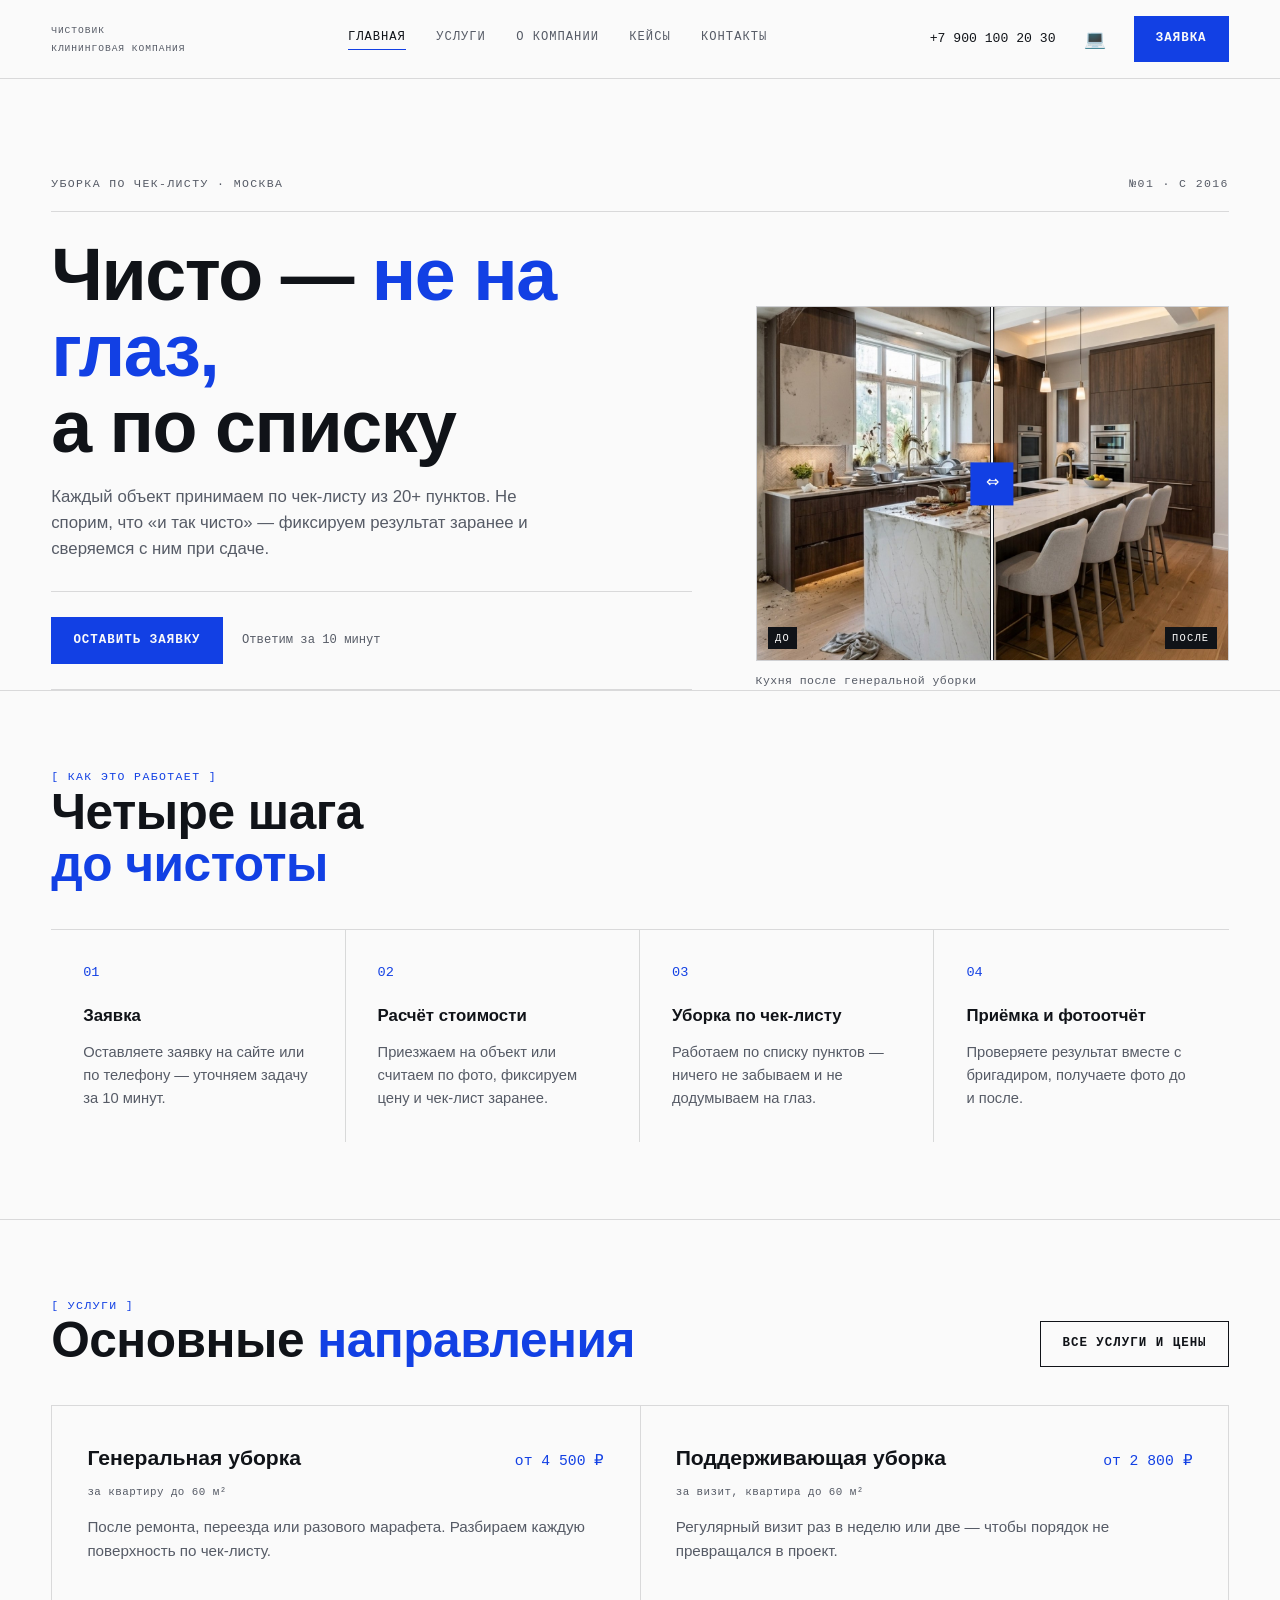
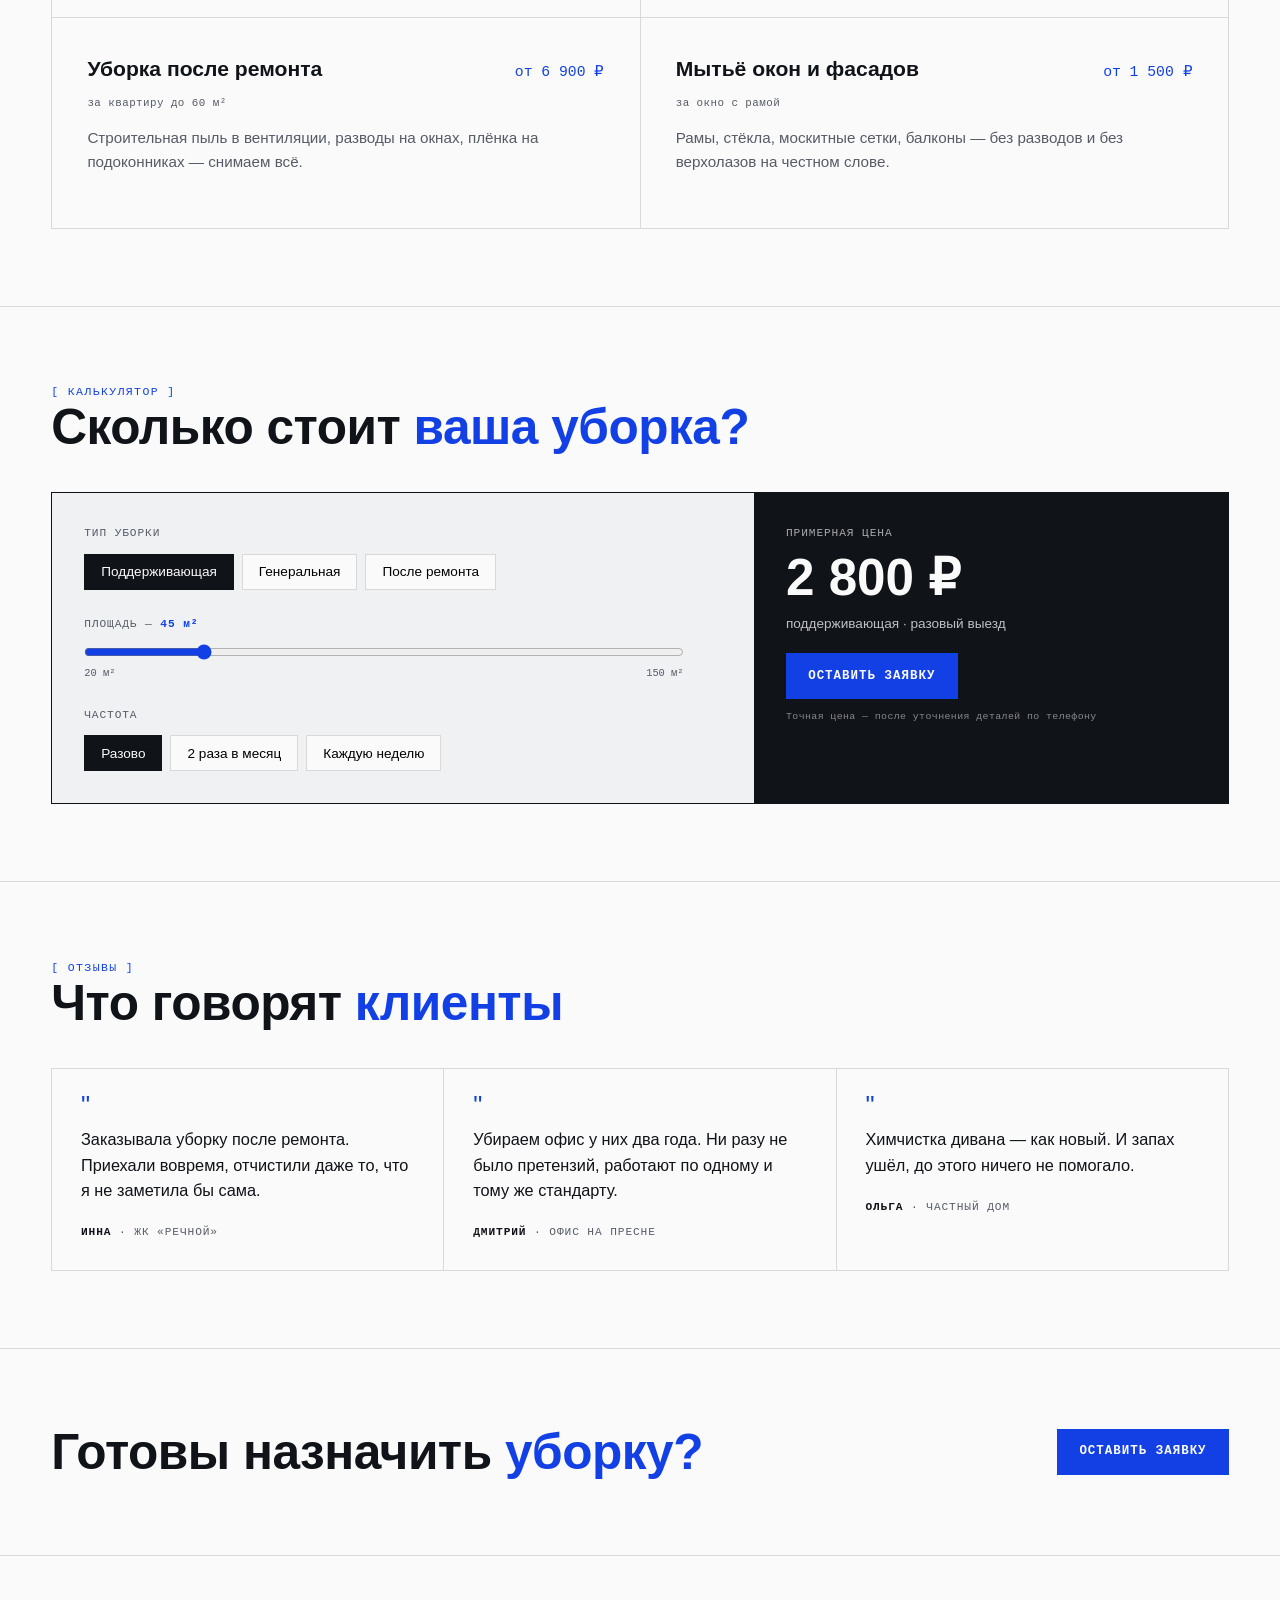
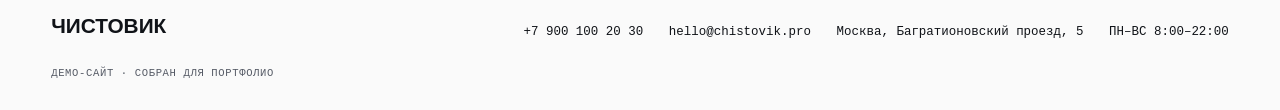
==== commit 95649538: "feat: add dark theme support and toggle button in header" ====
--- a/index.html
+++ b/index.html
@@ -1,5 +1,6 @@
 <meta charset="UTF-8" />
 <meta name="viewport" content="width=device-width, initial-scale=1.0" />
+<script>const t=localStorage.getItem("theme");if(t&&t!=="system")document.documentElement.setAttribute("data-theme",t)</script>
 <title>ЧИСТОВИК — клининговая компания, уборка по чек-листу</title>
 <meta name="description" content="Клининговая компания в Москве. Уборка по чек-листу, фотоотчёт, своя бригада." />
 <link rel="preconnect" href="https://fonts.googleapis.com" />
--- a/styles.css
+++ b/styles.css
@@ -12,10 +12,37 @@
   --display: "Unbounded", sans-serif;
   --body: "Golos Text", sans-serif;
   --mono: "JetBrains Mono", ui-monospace, monospace;
+  color-scheme: light;
+}
+
+:root[data-theme="dark"] {
+  --paper: #0b0c0f;
+  --paper-2: #12141c;
+  --ink: #f0f1f3;
+  --ink-soft: #8a8f9d;
+  --line: rgba(240, 241, 243, 0.14);
+  --line-2: rgba(240, 241, 243, 0.08);
+  --blue: #3b66ff;
+  --blue-deep: #5e82ff;
+  color-scheme: dark;
+}
+
+@media (prefers-color-scheme: dark) {
+  :root:not([data-theme="light"]) {
+    --paper: #0b0c0f;
+    --paper-2: #12141c;
+    --ink: #f0f1f3;
+    --ink-soft: #8a8f9d;
+    --line: rgba(240, 241, 243, 0.14);
+    --line-2: rgba(240, 241, 243, 0.08);
+    --blue: #3b66ff;
+    --blue-deep: #5e82ff;
+    color-scheme: dark;
+  }
 }
 
 * { margin: 0; padding: 0; box-sizing: border-box; border-radius: 0; }
-html { scroll-behavior: smooth; -webkit-text-size-adjust: 100%; }
+html { scroll-behavior: smooth; -webkit-text-size-adjust: 100%; background: var(--paper); }
 body {
   font-family: var(--body);
   background: var(--paper);
@@ -23,6 +50,8 @@
   font-size: 17px;
   line-height: 1.55;
   overflow-x: hidden;
+  max-width: 1600px;
+  margin: 0 auto;
   -webkit-font-smoothing: antialiased;
 }
 img { display: block; max-width: 100%; }
@@ -142,10 +171,10 @@
 
 /* PROCESS */
 .process__list { display: grid; grid-template-columns: repeat(4, 1fr); border-top: 1px solid var(--line); }
-.process__item { padding: 1.6rem 1.6rem 1.6rem 0; border-right: 1px solid var(--line); }
+.process__item { padding: 2rem; border-right: 1px solid var(--line); }
 .process__item:last-child { border-right: none; }
 .process__n { font-family: var(--mono); font-size: 0.85rem; color: var(--blue); }
-.process__item h3 { font-family: var(--display); font-weight: 600; font-size: 1.05rem; margin: 0.6rem 0 0.5rem; }
+.process__item h3 { font-family: var(--display); font-weight: 600; font-size: 1.05rem; margin: 1.2rem 0 0.8rem; }
 .process__item p { font-size: 0.92rem; color: var(--ink-soft); }
 
 /* SERVICES */
@@ -198,20 +227,37 @@
 
 /* CONTACTS / FORM */
 .contact { display: grid; grid-template-columns: 1fr 1fr; border-top: 1px solid var(--line); }
-.contact__side { padding: clamp(2rem, 4vw, 3.2rem) var(--pad) clamp(2rem, 4vw, 3.2rem) 0; border-right: 1px solid var(--line); }
+.contact__side { padding: clamp(2rem, 4vw, 3.2rem) var(--pad); padding-right: clamp(3rem, 6vw, 8rem); border-right: 1px solid var(--line); }
 .contact__list { list-style: none; margin-top: 1.6rem; display: flex; flex-direction: column; gap: 1.1rem; }
-.contact__list dt { font-family: var(--mono); font-size: 0.66rem; letter-spacing: 0.1em; color: var(--ink-soft); margin-bottom: 0.25rem; }
+.contact__list dt { font-family: var(--mono); font-size: 0.66rem; letter-spacing: 0.1em; color: var(--ink-soft); margin-bottom: 0.5rem; }
 .contact__list dd { font-family: var(--display); font-weight: 500; font-size: 1.05rem; }
 .contact__map {
   margin-top: 1.8rem; aspect-ratio: 16/10; border: 1px solid var(--line); background: var(--paper-2);
   display: flex; align-items: center; justify-content: center; font-family: var(--mono); font-size: 0.76rem; color: var(--ink-soft); text-align: center; padding: 1rem;
 }
-.form { padding: clamp(2rem, 4vw, 3.2rem) 0 clamp(2rem, 4vw, 3.2rem) var(--pad); display: flex; flex-direction: column; gap: 1.3rem; }
-.field { display: flex; flex-direction: column; gap: 0.45rem; }
+.form { padding: clamp(2rem, 4vw, 3.2rem) var(--pad); padding-left: clamp(3rem, 6vw, 8rem); display: flex; flex-direction: column; gap: 1.3rem; }
+.field { display: flex; flex-direction: column; gap: 0.8rem; }
 .field > span { font-family: var(--mono); font-size: 0.66rem; letter-spacing: 0.1em; color: var(--ink-soft); }
 .field input, .field select, .field textarea {
   font-family: var(--body); font-size: 1rem; padding: 0.65em 0; border: none; border-bottom: 1px solid var(--ink);
   background: transparent; color: var(--ink); resize: vertical;
+}
+.field select {
+  appearance: none; background: url("data:image/svg+xml,%3Csvg xmlns='http://www.w3.org/2000/svg' fill='none' viewBox='0 0 10 6'%3E%3Cpath stroke='%23101318' stroke-width='1.2' d='M1 1l4 4 4-4'/%3E%3C/svg%3E") no-repeat right center / 10px 6px; padding-right: 1.5em;
+}
+:root[data-theme="dark"] .field select {
+  background-image: url("data:image/svg+xml,%3Csvg xmlns='http://www.w3.org/2000/svg' fill='none' viewBox='0 0 10 6'%3E%3Cpath stroke='%23f0f1f3' stroke-width='1.2' d='M1 1l4 4 4-4'/%3E%3C/svg%3E");
+}
+@media (prefers-color-scheme: dark) {
+  :root:not([data-theme="light"]) .field select {
+    background-image: url("data:image/svg+xml,%3Csvg xmlns='http://www.w3.org/2000/svg' fill='none' viewBox='0 0 10 6'%3E%3Cpath stroke='%23f0f1f3' stroke-width='1.2' d='M1 1l4 4 4-4'/%3E%3C/svg%3E");
+  }
+}
+.theme-toggle {
+  background: transparent; border: none; font-size: 1.1rem; cursor: pointer; padding: 0.5em; display: flex; align-items: center; justify-content: center; color: var(--ink); border-radius: 50%; transition: background 0.2s;
+}
+.theme-toggle:hover {
+  background: var(--line-2);
 }
 .field input:focus, .field select:focus, .field textarea:focus { outline: none; border-bottom-color: var(--blue); }
 .field-row { display: grid; grid-template-columns: 1fr 1fr; gap: 1.3rem; }
@@ -291,3 +337,26 @@
 .calc__out .btn { margin-top: .6rem; background: var(--blue); border-color: var(--blue); }
 .calc__fine { font-family: var(--mono); font-size: .62rem; letter-spacing: .04em; opacity: .5; }
 @media (max-width: 800px) { .calc { grid-template-columns: 1fr; } }
+
+/* ===== появление и микровзаимодействия ===== */
+.rv { opacity: 0; transform: translateY(24px); transition: opacity .75s cubic-bezier(.22,1,.36,1), transform .75s cubic-bezier(.22,1,.36,1); transition-delay: var(--rv-d, 0ms); }
+.rv-in { opacity: 1; transform: none; }
+.services__grid > * { transition: transform .35s cubic-bezier(.22,1,.36,1), box-shadow .35s ease, opacity .75s cubic-bezier(.22,1,.36,1); }
+.services__grid > *:hover { transform: translateY(-6px); box-shadow: 0 16px 34px rgba(16,19,24,.1); }
+@media (prefers-reduced-motion: reduce) { .rv { opacity: 1; transform: none; } }
+
+/* ===== подчёркивание акцента и живые кнопки ===== */
+.hero__title em { position: relative; }
+.hero__title em::after {
+  content: ""; position: absolute; left: -.06em; right: -.06em; bottom: .02em; height: .34em;
+  background: rgba(18,64,228,.13); z-index: -1; transform: scaleX(0); transform-origin: left;
+  animation: underlineGrow .9s cubic-bezier(.22,1,.36,1) .7s forwards;
+}
+@keyframes underlineGrow { to { transform: scaleX(1); } }
+.btn { transition: transform .3s cubic-bezier(.22,1,.36,1), box-shadow .3s ease, background .2s, color .2s; }
+.btn:hover { transform: translateY(-3px); box-shadow: 0 10px 24px rgba(18,64,228,.28); }
+.reviews__grid > *:hover { transform: translateY(-5px); }
+@media (prefers-reduced-motion: reduce) {
+  .hero__title em::after { animation: none; transform: scaleX(1); }
+  .btn:hover { transform: none; }
+}
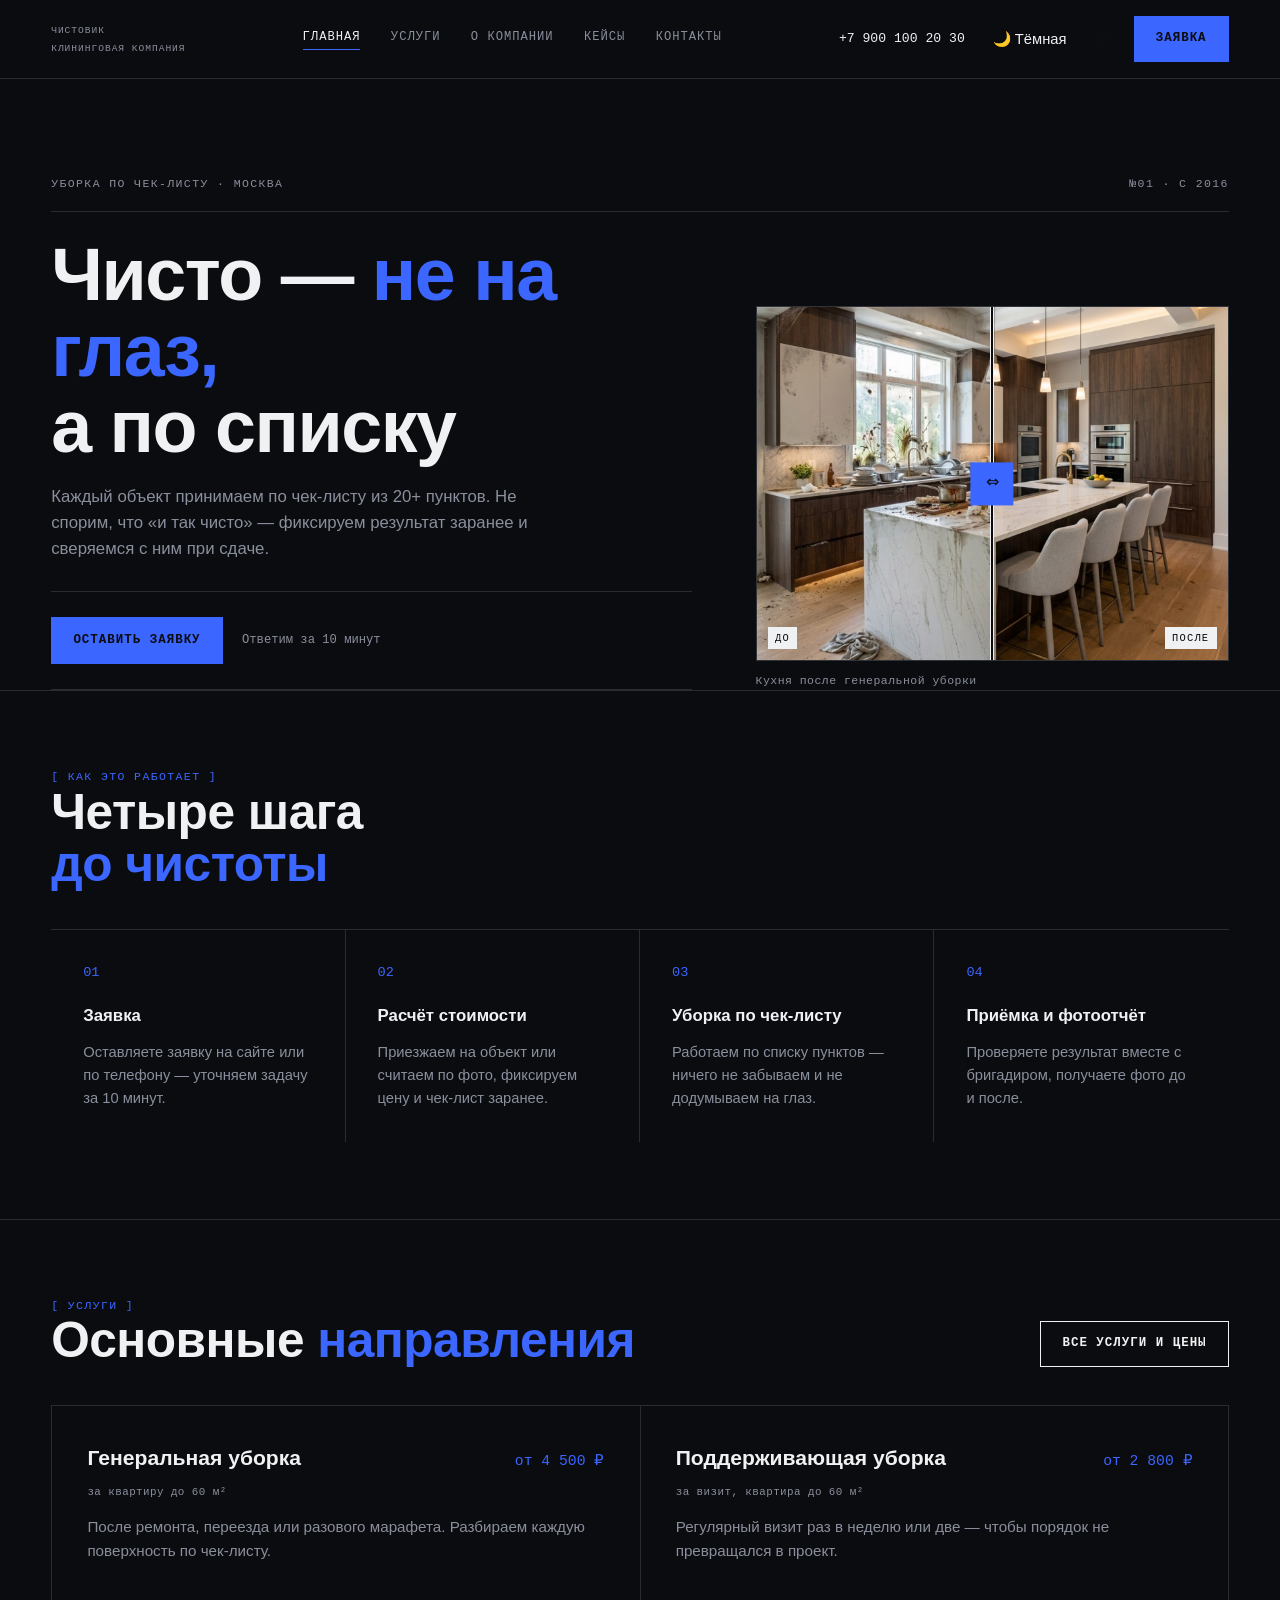
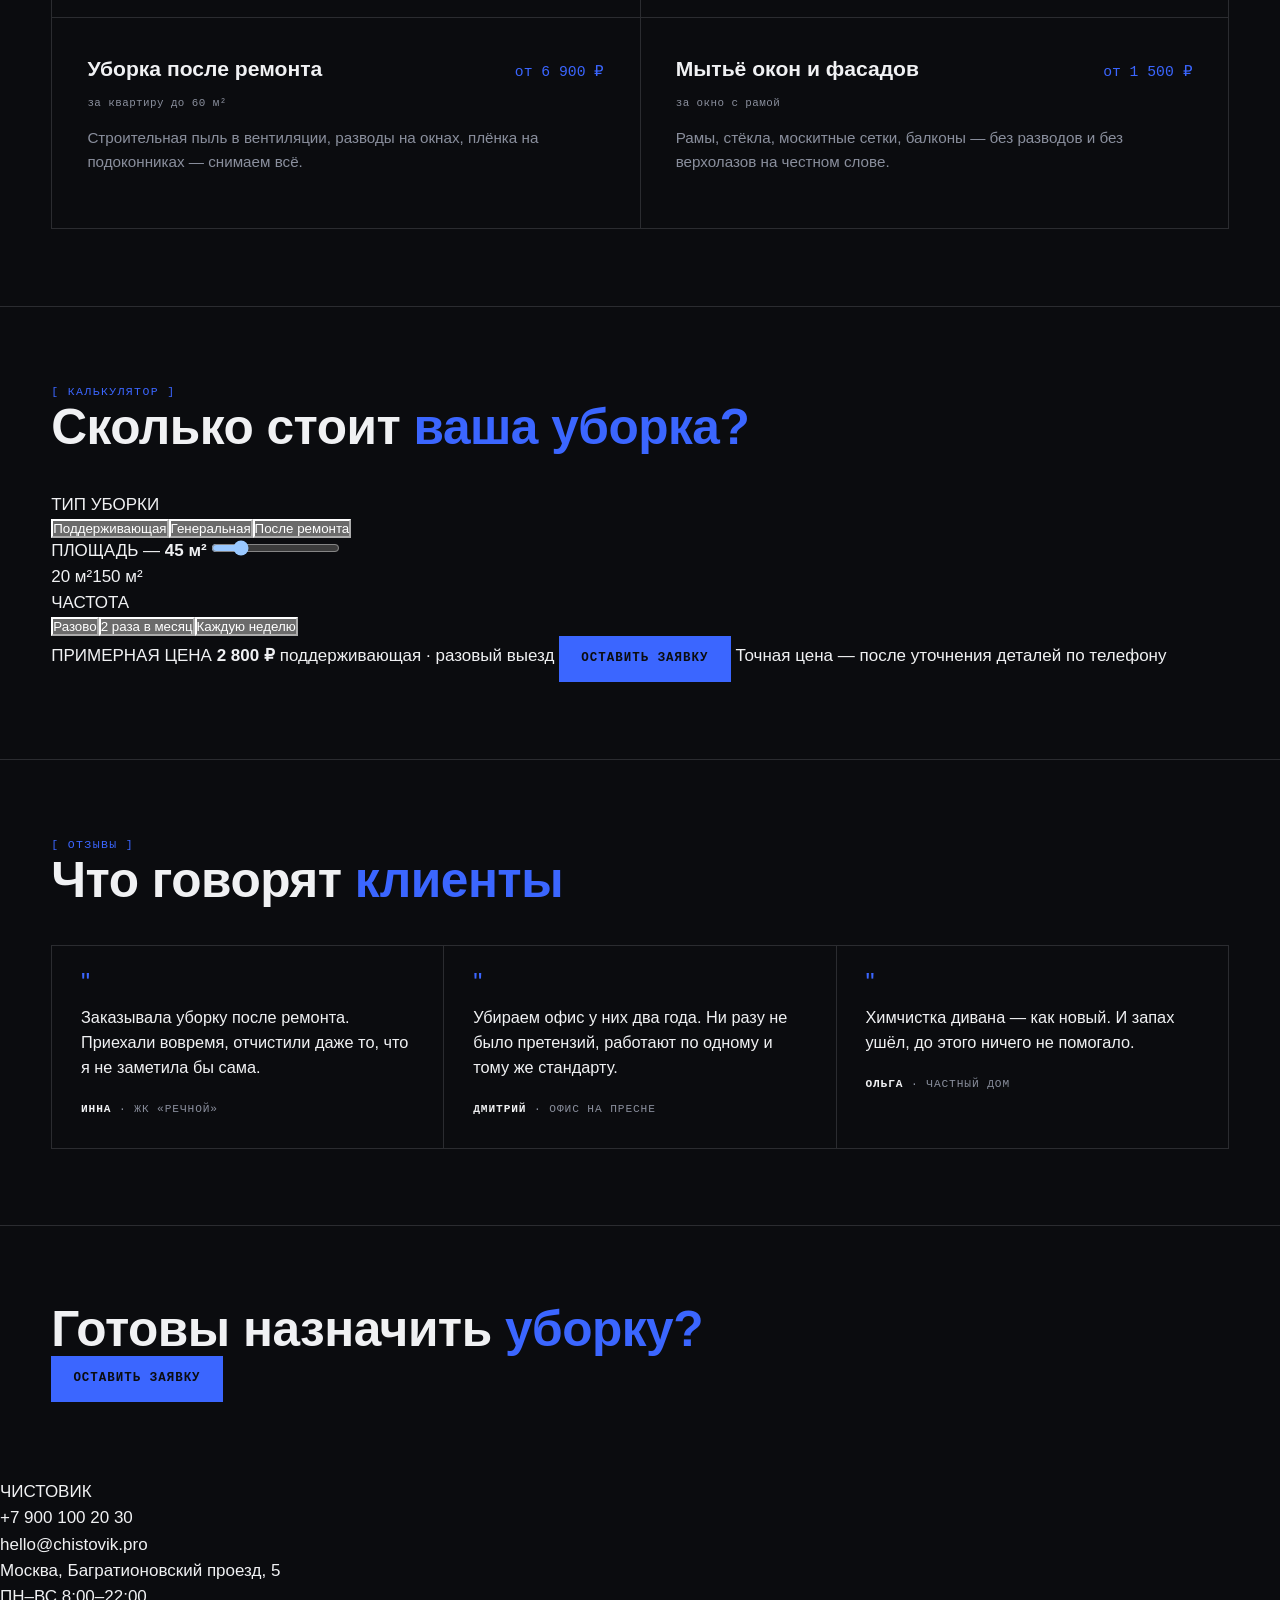
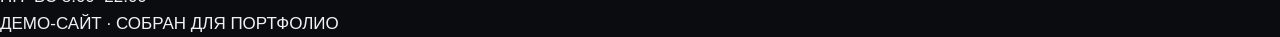
==== commit 1bf1a89a: "fix: make calculator accent block stay dark in dark theme, inline scripts update" ====
--- a/index.html
+++ b/index.html
@@ -1,6 +1,6 @@
 <meta charset="UTF-8" />
 <meta name="viewport" content="width=device-width, initial-scale=1.0" />
-<script>const t=localStorage.getItem("theme");if(t&&t!=="system")document.documentElement.setAttribute("data-theme",t)</script>
+<script>document.documentElement.setAttribute("data-theme",localStorage.getItem("theme")||"dark")</script>
 <title>ЧИСТОВИК — клининговая компания, уборка по чек-листу</title>
 <meta name="description" content="Клининговая компания в Москве. Уборка по чек-листу, фотоотчёт, своя бригада." />
 <link rel="preconnect" href="https://fonts.googleapis.com" />
--- a/styles.css
+++ b/styles.css
@@ -13,6 +13,8 @@
   --body: "Golos Text", sans-serif;
   --mono: "JetBrains Mono", ui-monospace, monospace;
   color-scheme: light;
+  --calc-out-bg: #101318;
+  --calc-out-fg: #fafafa;
 }
 
 :root[data-theme="dark"] {
@@ -25,6 +27,8 @@
   --blue: #3b66ff;
   --blue-deep: #5e82ff;
   color-scheme: dark;
+  --calc-out-bg: #050608;
+  --calc-out-fg: #f0f1f3;
 }
 
 @media (prefers-color-scheme: dark) {
@@ -38,6 +42,8 @@
     --blue: #3b66ff;
     --blue-deep: #5e82ff;
     color-scheme: dark;
+    --calc-out-bg: #050608;
+    --calc-out-fg: #f0f1f3;
   }
 }
 
@@ -253,11 +259,20 @@
     background-image: url("data:image/svg+xml,%3Csvg xmlns='http://www.w3.org/2000/svg' fill='none' viewBox='0 0 10 6'%3E%3Cpath stroke='%23f0f1f3' stroke-width='1.2' d='M1 1l4 4 4-4'/%3E%3C/svg%3E");
   }
 }
-.theme-toggle {
-  background: transparent; border: none; font-size: 1.1rem; cursor: pointer; padding: 0.5em; display: flex; align-items: center; justify-content: center; color: var(--ink); border-radius: 50%; transition: background 0.2s;
-}
-.theme-toggle:hover {
-  background: var(--line-2);
+.theme-select {
+  background: transparent; border: none; font-family: var(--body); font-size: 0.92rem; color: var(--ink); cursor: pointer; padding: 0.4em 1.6em 0.4em 0.6em; appearance: none;
+  background: url("data:image/svg+xml,%3Csvg xmlns='http://www.w3.org/2000/svg' fill='none' viewBox='0 0 10 6'%3E%3Cpath stroke='%23101318' stroke-width='1.2' d='M1 1l4 4 4-4'/%3E%3C/svg%3E") no-repeat right 0.6em center / 8px 5px;
+}
+:root[data-theme="dark"] .theme-select {
+  background-image: url("data:image/svg+xml,%3Csvg xmlns='http://www.w3.org/2000/svg' fill='none' viewBox='0 0 10 6'%3E%3Cpath stroke='%23f0f1f3' stroke-width='1.2' d='M1 1l4 4 4-4'/%3E%3C/svg%3E');
+}
+@media (prefers-color-scheme: dark) {
+  :root:not([data-theme="light"]) .theme-select {
+    background-image: url("data:image/svg+xml,%3Csvg xmlns='http://www.w3.org/2000/svg' fill='none' viewBox='0 0 10 6'%3E%3Cpath stroke='%23f0f1f3' stroke-width='1.2' d='M1 1l4 4 4-4'/%3E%3C/svg%3E");
+  }
+}
+.theme-select:focus {
+  outline: none;
 }
 .field input:focus, .field select:focus, .field textarea:focus { outline: none; border-bottom-color: var(--blue); }
 .field-row { display: grid; grid-template-columns: 1fr 1fr; gap: 1.3rem; }
@@ -327,7 +342,7 @@
 .calc input[type="range"] { width: 100%; accent-color: var(--blue); }
 .calc__scale { display: flex; justify-content: space-between; font-family: var(--mono); font-size: .65rem; color: var(--ink-soft); margin-top: .3rem; }
 .calc__out {
-  background: var(--ink); color: var(--paper);
+  background: var(--calc-out-bg); color: var(--calc-out-fg);
   padding: clamp(1.2rem, 3vw, 2rem);
   display: flex; flex-direction: column; align-items: flex-start; gap: .6rem;
 }
